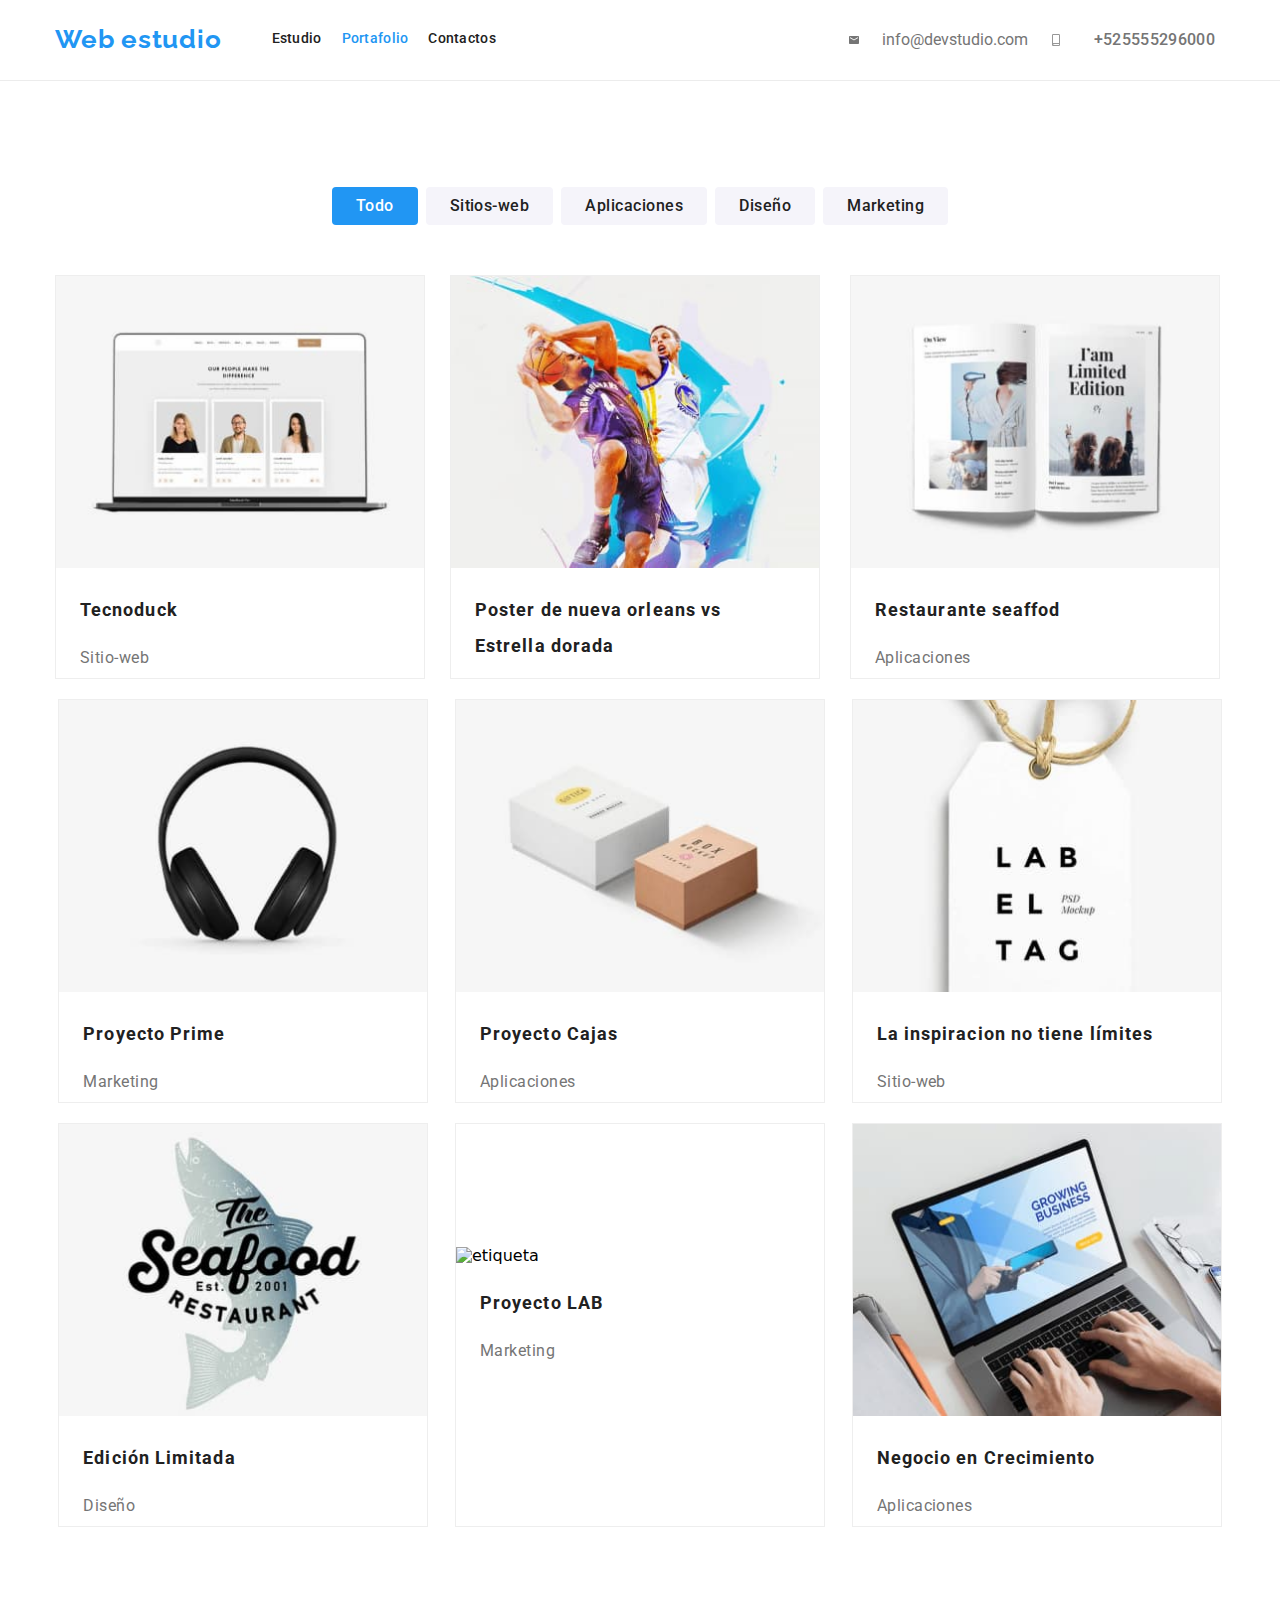
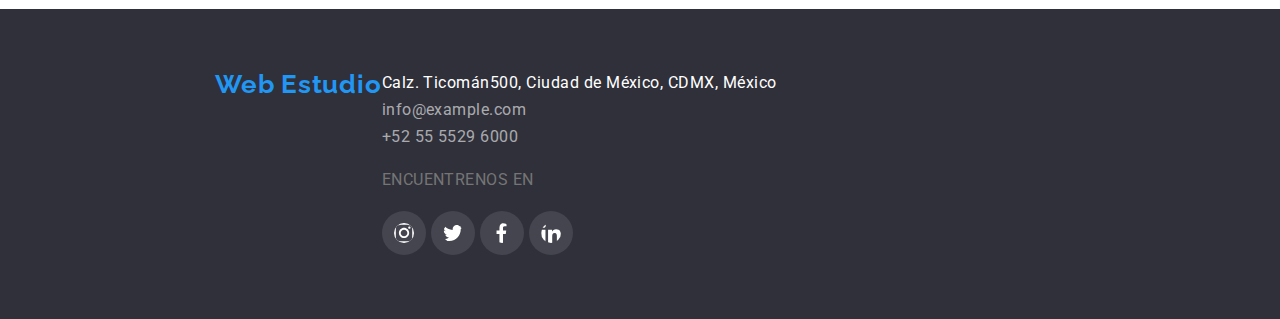
==== portafolio.html @ b1887089 "v1" ====
<!DOCTYPE html>
<html lang="en">
  <head>
    <meta charset="UTF-8" />
    <meta http-equiv="X-UA-Compatible" content="IE=edge" />
    <meta name="viewport" content="width=device-width, initial-scale=1.0" />
    <title>Portafolio</title>
    <link
      rel="stylesheet"
      href="https://cdnjs.cloudflare.com/ajax/libs/modern-normalize/1.0.0/modern-normalize.min.css"
    />
    <link rel="stylesheet" href="css/style.css" />
    <link
      href="https://fonts.googleapis.com/css2?family=Raleway:wght@700&family=Roboto:wght@400;500;700;900&display=swap"
      rel="stylesheet"
    />
  </head>
  <body>
    <div class="container-header">
    <header class="container header">
      <!--Linea superior  -->
      <div class="link-menu-header">
        <a class="title-web-studio" href="#">Web estudio</a>
        <nav class="menu">
          <ul class="link-menu-head">
            <li><a class="link-menu" href="./index.html">Estudio</a></li>
            <li>
              <a class="link-menu current" href="./portafolio.html"
                >Portafolio</a
              >
            </li>
            <li><a class="link-menu" href="#">Contactos</a></li>
          </ul>
        </nav>
      </div>

      <ul class="link-menu-studio-head">
        <li class="link-menu-studio-head">
          <svg class="link-menu-studio-head-svg" width="16" height="12">
              <use href="./images/icons.svg#icon-email-black"></use>
            </svg>
          <a class="link-menu-studio-head" href="mailto:info@devstudio.com"
            >info@devstudio.com
            
          </a>
        </li>

        <li class="link-menu-studio-head">
          <svg class="link-menu-studio-head-svg" width="16" height="12">
              <use href="./images/icons.svg#icon-smartphone"></use></svg
          >
          <a class="link-menu-studio" href="tel:+525555296000"
            >+525555296000
            </a>
        </li>
      </ul>
    </header>
    </div>

    <main>
      <section >
        <div class="container">
        <h1 hidden>Mi portfolio</h1>
        <ul class="button-my-potfolio">
          <li>
            <button class="button-portfolio current" type="button">Todo</button>
          </li>
          <li>
            <button class="button-portfolio" type="button">Sitios-web</button>
          </li>
          <li>
            <button class="button-portfolio" type="button">Aplicaciones</button>
          </li>
          <li>
            <button class="button-portfolio" type="button">Diseño</button>
          </li>
          <li>
            <button class="button-portfolio" type="button">Marketing</button>
          </li>
        </ul>
        <ul class="container-portfolio">
          <div class="portfolio">
           <li class="portfolio-elements">
            <img class="img-portfolio"
              src="./images/images8.jpg"
              alt="portatil"
              width="370"
              height="294"
              
            />
            <div class="card">
              <p>Tecnoduck es una plataforma de distribución de coronavirus de última generación. Las compañías usan esta plataforma para el espionaje digital y los ataques a los servidores seguros de la competencia.
              </p>
            </div>
             
             
            <div class="portfolio-elements-paragrah">
            <h2>Tecnoduck</h2>
            <p>Sitio-web</p>
            </div>
            </li>
           
          </div>
         
          <li class="portfolio-elements">
            <img  class="img-portfolio"
              src="./images/images9.jpg"
              alt="baloncesto"
              width="370"
              height="294"
            />
            <div class="portfolio-elements-paragrah">
            <h2>Poster de nueva orleans vs Estrella dorada</h2>
              </div>
          </li>

          <li class="portfolio-elements">
            <img class="img-portfolio"
              src="./images/images10.jpg"
              alt="logo-the-sea-food-restaurant"
              width="370"
              height="294" 
            />
          <div class="portfolio-elements-paragrah">
            <h2>Restaurante seaffod</h2>
            <p>Aplicaciones</p>
            </div>
          </li>
          <li class="portfolio-elements">
            <img class="img-portfolio"
              src="./images/images11.jpg"
              alt="audifonos"
              width="370"
              height="294"
            />
            <div class="portfolio-elements-paragrah">
            <h2>Proyecto Prime</h2>
            <p>Marketing</p>
            </div>
          </li>
          <li class="portfolio-elements">
            <div ></div>
            <img class="img-portfolio"
              src="./images/images12.jpg"
              alt="cajas"
              width="370"
              height="294"
            />
            <div class="portfolio-elements-paragrah">
            <h2>Proyecto Cajas</h2>
            <p>Aplicaciones</p>
            </div>
          </li>
          <li class="portfolio-elements">
            <img class="img-portfolio"
              src="./images/images13.jpg"
              alt="Monitor"
              width="370"
              height="294"
            />
            <div class="portfolio-elements-paragrah">
            <h2>La inspiracion no tiene límites</h2>
            <p>Sitio-web</p>
            </div>
          </li>
          <li class="portfolio-elements">
            <img class="img-portfolio"
              src="./images/images14.jpg"
              alt="libro"
              width="370"
              height="294"
            />
            <div class="portfolio-elements-paragrah">
            <h2>Edición Limitada</h2>
            <p>Diseño</p>
            </div>
          </li>
          <li class="portfolio-elements">
            <img class="img-portfolio"
              src="./images/Images15.jpg"
              alt="etiqueta"
              width="370"
              height="294"
            />
            <div class="portfolio-elements-paragrah">
            <h2>Proyecto LAB</h2>
            <p>Marketing</p>
            </div>
          </li>
          <li class="portfolio-elements">
            <img class="img-portfolio"
              src="./images/images16.jpg"
              alt="Escribiendo-en-portatil"
              width="370"
              height="294"
            />
            <div class="portfolio-elements-paragrah">
            <h2>Negocio en Crecimiento</h2>
            <p>Aplicaciones</p>
            </div>
          </li>
        </ul>
      </section>
      </div>
    </main>

    <footer class="footer">
    <div class="container-footer">
      <a class="title-web-studio" href="#">Web Estudio</a>
      <address>
        <ul>
            <a
              class="address"
              href="https://goo.gl/maps/VxaErWQ52jERczwh9"
              rel="noopener noreferrer"
              target="_blank"
              >Calz. Ticomán500, Ciudad de México, CDMX, México</a
            >
          </li>
          <li>
            <a class="contact-information" href="mailto:info@example.com"
              >info@example.com</a
            >
          </li>
          <li>
            <a class="contact-information" href="tel:+525555296000"
              >+52 55 5529 6000</a
            >
          </li>
          <ul>
            <p>ENCUENTRENOS EN</p>
             <li class="list-found-at" >
              <a href="#"> 
              <svg class="icon-found-at" width="20" height="20">
              <use href="./images/icons.svg#icon-instagram"></use>
              </svg>
              </a>
            </li>

             <li class="list-found-at">
              <a href="#"> 
              <svg class="icon-found-at" width="20" height="20">
              <use href="./images/icons.svg#icon-twitter"></use>
              </svg>
              </a>
            </li>

             <li class="list-found-at">
              <a href="#"> 
              <svg class="icon-found-at" width="20" height="20">
              <use href="./images/icons.svg#icon-facebook"></use>
              </svg>
              </a>
            </li>
           <li class="list-found-at">
             <a href="#">
             <svg class="icon-found-at" width="20" height="20">
              <use href="./images/icons.svg#icon-linkedin"></use>
              </svg>
              </a>    
            </li>
          </ul>
        </ul>
      </address>
    </div>
  </footer>
  </body>
</html>
---- css/style.css ----
:root {
  --brand-color: #2196f3;
  --brand-font-size: "Roboto";
}
.body {
  font-family: var(--brand-font-size), "sans-serif";
  color: #757575;
  font-size: 14px;
  font-weight: 400;
}
a:hover,
a:focus {
  color: var(--brand-color);
}
a {
  text-decoration: none;
  color: currentColor;
}

h1,
h2,
h3 {
  margin: 0;
  padding: 0;
}

ul {
  list-style-type: none;
  padding: 0;
  margin: 0;
}
.container {
  width: 1200px;
  padding-left: 15px;
  padding-right: 15px;
  margin: 0 auto;
  padding-bottom: 95px 0;
}

.container-paragraph {
  display: flex;
  justify-content: center;
  list-style: none;
  margin: 0px auto;
  padding: 95px 0px;
}

.title-web-studio {
  font-family: "Raleway", sans-serif;
  font-style: normal;
  font-weight: 700;
  font-size: 26px;
  line-height: 1.2;
  text-align: right;
  letter-spacing: 0.03em;
  color: var(--brand-color);
}
.section {
  padding-top: 94px;
  padding-bottom: 94px;
}
.container-header {
  border-bottom: 1px solid #ececec;
}
.header {
  text-align: center;
  justify-content: space-between;
  align-items: center;
  display: flex;
  height: 80px;
}
/* pagina estudio */
.button-solutions {
  background: var(--brand-color);
  box-shadow: 0px 4px 4px rgba(0, 0, 0, 0.15);
  border-radius: 4px;
  border-color: var(--brand-color);
  cursor: pointer;
  font-style: normal;
  font-weight: 700;
  font-size: 16px;
  line-height: 1.8;
  align-items: center;
  text-align: center;
  letter-spacing: 0.06em;
  color: #ffffff;
  padding: 10px 32px;
}
.button-solutions:hover {
  background-color: var(--brand-color);
}
.button-solutions focus {
  background-color: var(--brand-color);
}
nav ul li a {
  border-bottom: 3px solid transparent;
  padding: 32px 0;
}
nav ul li a:hover {
  border-bottom-color: var(--brand-color);
  border-radius: 2px;
}
.menu {
  display: flex;
}
.link-menu-head {
  display: flex;
  align-items: center;
  justify-content: space-between;
  gap: 20px;
  font-size: 14px;
  font-weight: 500px;
}

.link-menu-header {
  display: flex;
  align-items: center;
  justify-content: space-between;
  gap: 50px;
}
.link-menu-studio-head {
  font-family: var(--brand-font-size), "sans-serif";
  display: flex;
  align-items: center;
  justify-content: space-between;
  gap: 20px;
  color: #757575;
}
.link-menu-studio-head:hover,
.link-menu-studio-head:active {
  fill: var(--brand-color);
  color: var(--brand-color);
}
.link-menu-studio-head-svg {
  color: currentColor;
  fill: #757575;
}
.link-menu-studio-head-svg:hover {
  fill: var(--brand-color);
  color: var(--brand-color);
}

.link-menu-studio {
  font-family: var(--brand-font-size), "sans-serif";
  font-style: normal;
  font-weight: 500;
  line-height: 1.1;
  letter-spacing: 0.02em;
  color: #757575;
  display: flex;
  margin: 10px;
}

.link-menu-studio:hover,
.link-menu-studio:focus,
.link-menu-studio:active {
  color: var(--brand-color);
}
.title-solutions {
  margin: 25px;
  width: 700px;
}

.box-solutions {
  font-family: var(--brand-font-size), "sans-serif";
  font-style: normal;
  font-size: 44px;
  line-height: 60px;
  text-align: center;
  letter-spacing: 0.06em;
  text-transform: uppercase;
  color: rgb(255, 255, 255);
  align-items: center;
  display: flex;
  justify-content: center;
  flex-direction: column;
  height: 600px;
  background-image: linear-gradient(to bottom, #2f303a66, #2f303a66),
    url(../images/images17.jpg);

  gap: 50px;
}
.container-paragraph {
  list-style: none;
  margin: 0 auto;
  display: flex;
  padding: 95px 0px;
}
.paragraph {
  display: flex;
  text-align: center;
  flex-direction: column;
  align-items: center;
  flex-basis: calc((100% - 90px) / 4);
}
.paragrah-label {
  display: flex;
  gap: 30px;
}
.paragraph-svg {
  fill: solid, #757575;
  background-color: #f5f4fa;
}

.what-are-we-dedicated {
  font-family: var(--brand-font-size), "sans-serif";
  font-style: normal;
  font-weight: 700;
  font-size: 36px;
  line-height: 1.1;
  text-align: center;
  letter-spacing: 0.03em;
  color: #212121;
  justify-content: center;
  align-items: center;
  padding-bottom: 94px;
}
.what-are-we-dedicated-images {
  display: flex;
  justify-content: space-between;
  padding-top: 55px;
}
.title-h2 {
  font-size: 36px;
}
.our-team {
  font-family: var(--brand-font-size), "sans-serif";
  font-style: normal;
  font-weight: 700;
  font-size: 36px;
  line-height: 1.1;
  text-align: center;
  letter-spacing: 0.03em;
  color: #212121;
  background: #f5f4fa;
  padding: 94px 0px;
}
.our-team-p {
  font-weight: 400;
  padding-bottom: 30px;
  padding-right: 44px;
  padding-left: 44px;
  justify-content: center;
  align-items: center;
  display: flex;
}

.our-team-image {
  box-shadow: rgba(0, 0, 0, 0.12) 0px 1px 3px, rgba(0, 0, 0, 0.14) 0px 1px 1px,
    rgba(0, 0, 0, 0.2) 0px 2px 1px;
  left: 208px;
  top: 1696px;
  display: inline-block;
  padding-bottom: 30px;
  background: rgb(255, 255, 255);
  border-radius: 0px 0px 4px 4px;
  flex-basis: calc((100% - 90px) / 4);
  align-items: center;
  gap: 30px;
}
.social-media-our-team-l {
  display: flex;
  align-items: center;
  justify-content: center;
  gap: 30px;
}
.social-media-our-team {
  display: flex;
  align-items: center;
  justify-content: center;
  gap: 30px;
  border: 2px solid white;
  border-radius: 1px;
}
.social-media-our-team-list {
  display: flex;
  align-items: center;
  justify-content: center;
  gap: 30px;
}
.svg-our-team {
  fill: rgb(175, 177, 184);
  width: 20x;
  height: 20px;
}

.social-media-our-team:hover {
  border-color: var(--brand-color);
  width: 40px;
  height: 40px;
}

.container-Regular-customers {
  font-family: var(--brand-font-size), "sans-serif";
  font-style: normal;
  font-weight: 700;
  font-size: 36px;
  line-height: 1.1;
  text-align: center;
  letter-spacing: 0.03em;
  color: #afb1b8;
  justify-content: center;
  height: 372px;
  padding: 59px 215px 151px;
  display: flex;
  flex-wrap: wrap;
  gap: 30px;
}
.Regular-customers-icons {
  display: flex;
  justify-content: center;
  align-items: center;
  fill: #afb1b8;
  gap: 30px;
  margin: 21px 64px;
}
.svg-regular-customers {
  display: inline-block;
  justify-content: space-between;
  align-items: center;
  width: 170px;
  height: 92px;
  border: 1px solid #afb1b8;
  border-radius: 4px;
  gap: 50px;
}

.Regular-customers-icons:hover,
.Regular-customers-icons:focus,
.Regular-customers-icons:active {
  fill: var(--brand-color);
}
.svg-regular-customers:hover {
  border-color: var(--brand-color);
}

.address {
  font-family: var(--brand-font-size), "sans-serif";
  font-style: normal;
  line-height: 1.7;
  letter-spacing: 0.03em;
  color: #ffffff;
}
.contact-information {
  font-family: var(--brand-font-size), "sans-serif";
  font-style: normal;
  line-height: 1.7;
  letter-spacing: 0.03em;
  color: rgba(255, 255, 255, 0.6);
}
.footer {
  background: #2f303a;
  padding-left: 215px;
}
.footer-picture {
  align-items: center;
  height: 294px;
  width: 370px;
  display: table;
  fill: url(../images/images1.jpg);
  position: relative;
  margin: 0px;
  padding: 0px;
  border-width: 1px;
  border-style: initial;
  border-color: initial;
  border-image: initial;
}
.footer-picture p {
  font-family: var(--brand-font-size), "sans-serif";
  color: rgb(255, 255, 255);
  font-size: 14px;
  line-height: normal;
  display: table-caption;
  text-align: center;
  width: 370px;
  height: 70px;
  justify-content: center;
  position: absolute;
  left: 0px;
  bottom: 0px;
  background: rgba(47, 48, 58, 0.8);
  margin: 0px;
  padding: 27px 79px;
}

/* pagina portafolio */
.button-my-potfolio {
  justify-content: center;
  display: flex;
  gap: 8px;
  margin-bottom: 50px;
  padding-top: 106px;
}

.button-portfolio {
  font-family: var(--brand-font-size), "sans-serif";
  font-style: normal;
  font-weight: 500;
  font-size: 16px;
  line-height: 1.6;
  text-align: center;
  letter-spacing: 0.03em;
  color: #212121;
  background: #f5f4fa;
  border-radius: 4px;
  border-color: #f5f4fa;
  cursor: pointer;
  border: none;
  padding: 6px 24px;
}
.button-portfolio:hover,
.button-portfolio:focus {
  background-color: #2196f3;
  color: white;
}
.button-portfolio.current {
  font-family: var(--brand-font-size), "sans-serif";
  font-style: normal;
  font-weight: 500;
  font-size: 16px;
  line-height: 1.6;
  text-align: center;
  letter-spacing: 0.03em;
  color: #212121;
  background: #f5f4fa;
  border-radius: 4px;
  border-color: #f5f4fa;
  cursor: pointer;
}

.button-portfolio.current:hover,
.button-portfolio.current:focus {
  background-color: var(--brand-color);
  color: white;
}

.button-portfolio.current {
  background-color: var(--brand-color);
  color: white;
}

.link-menu,
.link-menu:visited {
  font-family: var(--brand-font-size), "sans-serif";
  font-style: normal;
  line-height: 1.1;
  letter-spacing: 0.02em;
  color: #212121;
  text-align: center;
  justify-content: space-between;
  align-items: center;
  display: flex;
  font-weight: 500;
  font-size: 14px;
}
.link-menu:hover,
.link-menu:focus {
  color: var(--brand-color);
}

.link-menu.current {
  color: var(--brand-color);
}

.container-portfolio {
  cursor: pointer;
  column-gap: 20px;
  list-style: none;
  align-items: center;
  align-content: center;
  justify-content: center;
  margin: 0 auto;
  display: flex;
  flex-wrap: wrap;
  row-gap: 20px;
  padding-bottom: 82px;
}
.portfolio-elements {
  box-sizing: border-box;
  width: 370px;
  height: 404px;
  background: #ffffff;
  border: 1px solid #eeeeee;
  display: inline-block;
  align-items: center;
  align-content: center;
  margin: 0 auto;
  justify-content: center;
  cursor: pointer;
  position: relative;
}
.card {
  display: none;
  position: absolute;
  top: 5px;
  left: 5px;
  right: 5px;
  bottom: 5px;
  background-color: rgba(8, 24, 248, 0.7);
  text-align: center;
  padding: 24px;
  color: white;
}
.portfolio-elements:hover card {
  display: block;
}

.portfolio-elements:hover {
  box-shadow: 0px 1px 1px rgba(0, 0, 0, 0.12), 0px 4px 4px rgba(0, 0, 0, 0.06),
    1px 4px 6px rgba(0, 0, 0, 0.16);
}
.portfolio-elements-paragrah {
  padding: 20px 24px;
}
.portfolio {
  position: relative;
}
.img-portfolio {
  max-width: 100%;
  height: auto;
}

.container-footer {
  width: 1200px;
  padding-left: 15px;
  padding-right: 15px;
  margin: 0 auto;
  padding: 60px 0;
  display: flex;
}
.menu-found-at {
  fill: solid, #ffffff;
  justify-content: center;
  display: flex;
}
.icon-found-at:hover {
  fill: solid, #ffffff;
  background-color: var(--brand-color);
  border-radius: 300%;
}

.list-found-at {
  display: inline-block;
  justify-content: center;
  align-items: center;
  color: #ffffff;
  fill: solid #ffffff;
}
.icon-found-at {
  display: flex;
  align-items: center;
  justify-content: center;
  gap: 20px;
  width: 44px;
  height: 44px;
  fill: #ffffff;
  border-radius: 50%;
  background-color: rgba(255, 255, 255, 0.1);
  padding: 12px;
}

h1 {
  font-family: var(--brand-font-size), "sans-serif";
  font-style: normal;
  font-weight: 900;
  font-size: 44px;
  line-height: 1.3;
  text-align: center;
  letter-spacing: 0.06em;
  text-transform: uppercase;
  color: #ffffff;
  justify-content: space-between;
  align-items: center;
}

h3 {
  font-family: var(--brand-font-size), "sans-serif";
  font-style: normal;
  font-size: 16px;
  font-weight: 700;
  line-height: 1.1;
  letter-spacing: 0.03em;
  text-transform: uppercase;
  color: #212121;
  padding-top: 30px;
}
h2 {
  font-family: var(--brand-font-size), "sans-serif";
  font-style: normal;
  font-weight: 700;
  font-size: 18px;
  line-height: 2;
  letter-spacing: 0.06em;
  color: #212121;
}
p {
  font-family: var(--brand-font-size), "sans-serif";
  font-style: normal;
  font-size: 16px;
  line-height: 1.8;
  letter-spacing: 0.03em;
  color: #757575;
}
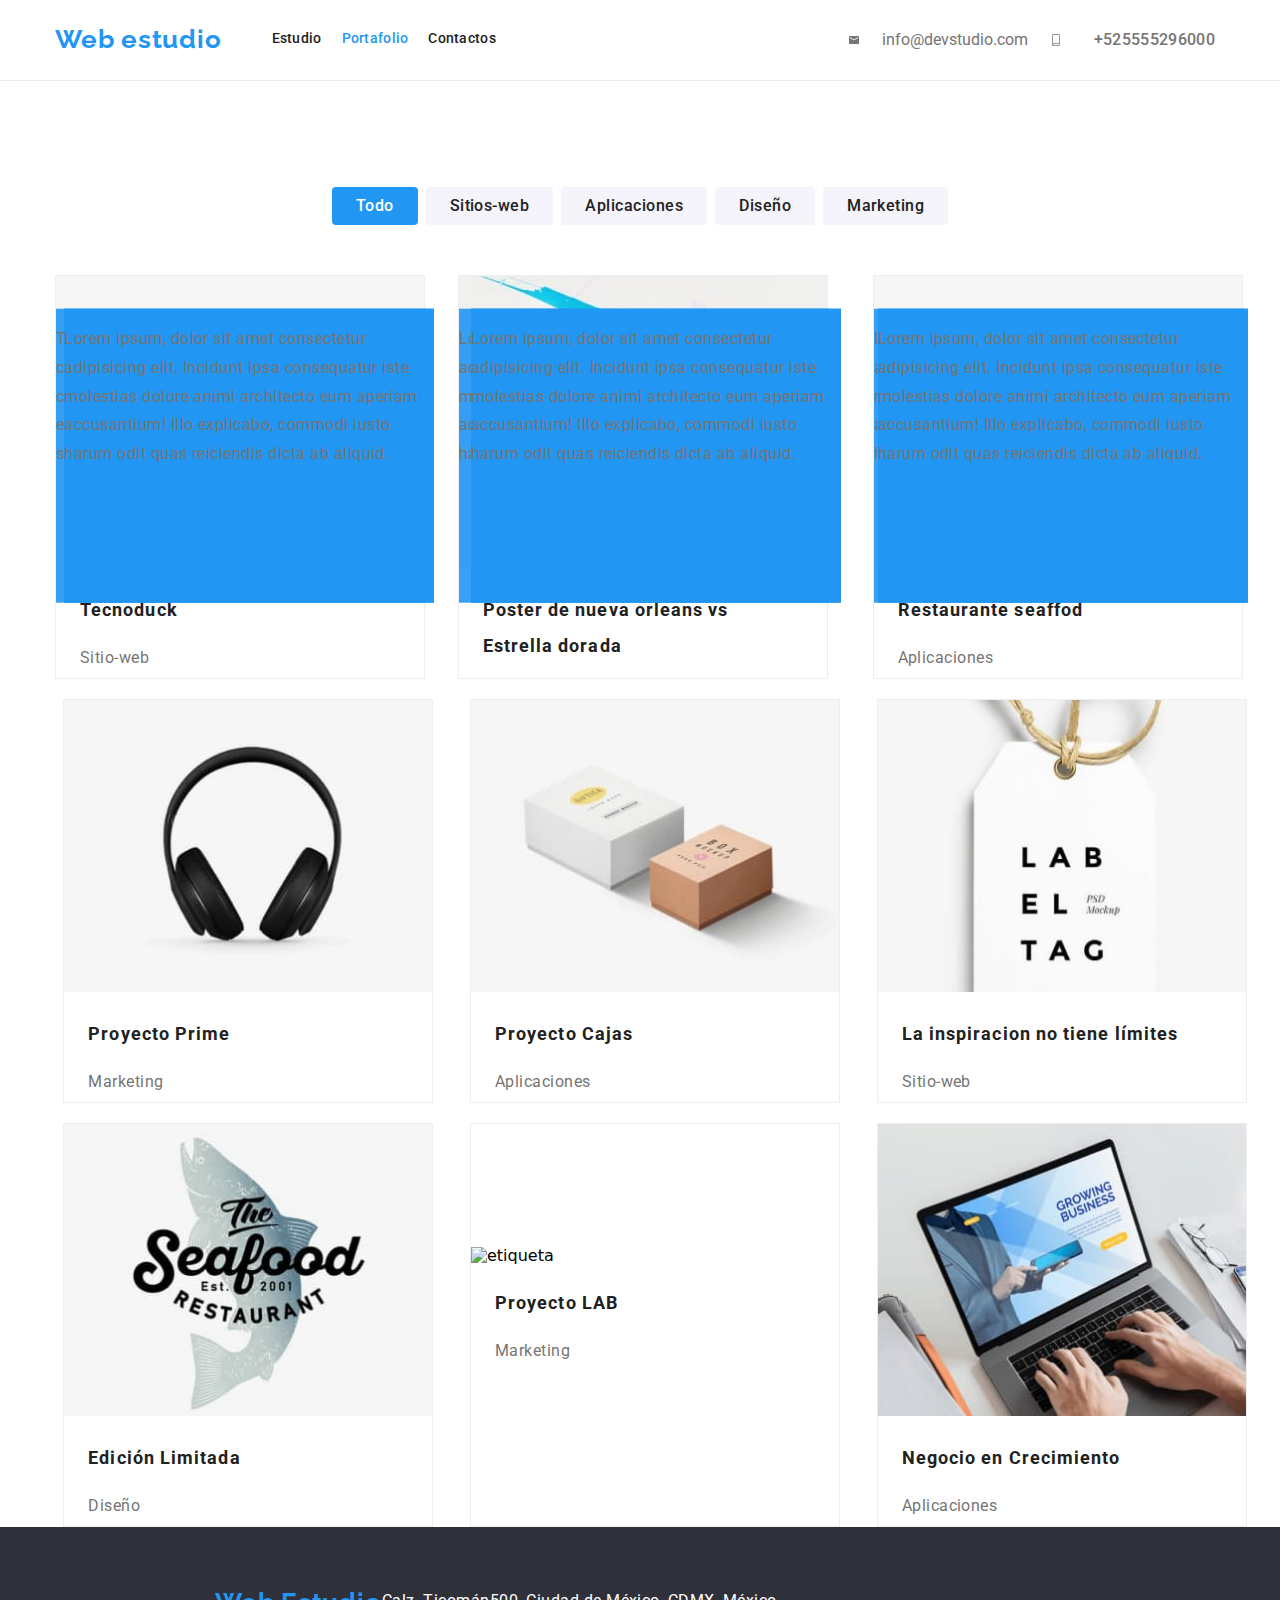
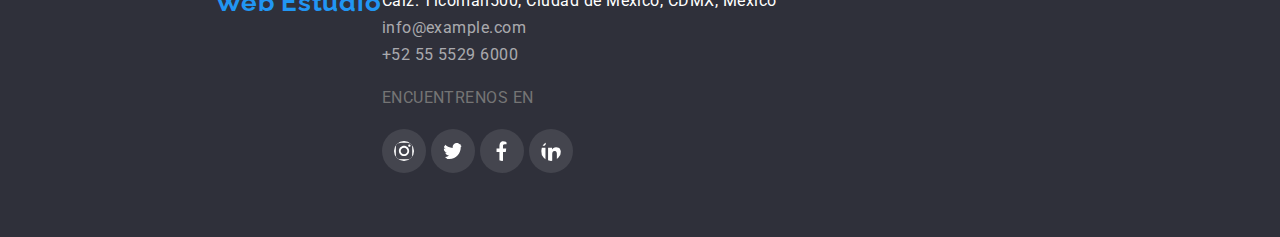
==== commit 08c86e6d: "v1.1" ====
--- a/portafolio.html
+++ b/portafolio.html
@@ -81,6 +81,7 @@
         <ul class="container-portfolio">
           <div class="portfolio">
            <li class="portfolio-elements">
+            <div class="card-image">
             <img class="img-portfolio"
               src="./images/images8.jpg"
               alt="portatil"
@@ -88,6 +89,7 @@
               height="294"
               
             />
+            </div>
             <div class="card">
               <p>Tecnoduck es una plataforma de distribución de coronavirus de última generación. Las compañías usan esta plataforma para el espionaje digital y los ataques a los servidores seguros de la competencia.
               </p>
@@ -103,97 +105,145 @@
           </div>
          
           <li class="portfolio-elements">
+            <div class="card-image" >
             <img  class="img-portfolio"
               src="./images/images9.jpg"
               alt="baloncesto"
               width="370"
               height="294"
             />
+            </div>
+            <div class="card">
+              <p>Lorem ipsum, dolor sit amet consectetur adipisicing elit. Incidunt ipsa consequatur iste molestias dolore animi architecto eum aperiam accusantium! Illo explicabo, commodi iusto harum odit quas reiciendis dicta ab aliquid.
+              </p>
+            </div>
+             
             <div class="portfolio-elements-paragrah">
             <h2>Poster de nueva orleans vs Estrella dorada</h2>
               </div>
           </li>
 
           <li class="portfolio-elements">
+            <div class="card-image" >
             <img class="img-portfolio"
               src="./images/images10.jpg"
               alt="logo-the-sea-food-restaurant"
               width="370"
               height="294" 
             />
+            </div>
+            <div class="card">
+              <p>Lorem ipsum, dolor sit amet consectetur adipisicing elit. Incidunt ipsa consequatur iste molestias dolore animi architecto eum aperiam accusantium! Illo explicabo, commodi iusto harum odit quas reiciendis dicta ab aliquid.
+              </p>
+            </div>
           <div class="portfolio-elements-paragrah">
             <h2>Restaurante seaffod</h2>
             <p>Aplicaciones</p>
             </div>
           </li>
           <li class="portfolio-elements">
+            <div class="card-image" >
             <img class="img-portfolio"
               src="./images/images11.jpg"
               alt="audifonos"
               width="370"
               height="294"
             />
+            </div>
+            <div class="card">
+              <p>Lorem ipsum, dolor sit amet consectetur adipisicing elit. Incidunt ipsa consequatur iste molestias dolore animi architecto eum aperiam accusantium! Illo explicabo, commodi iusto harum odit quas reiciendis dicta ab aliquid.
+              </p>
+            </div>
             <div class="portfolio-elements-paragrah">
             <h2>Proyecto Prime</h2>
             <p>Marketing</p>
             </div>
           </li>
           <li class="portfolio-elements">
-            <div ></div>
+            <div class="card-image" >
             <img class="img-portfolio"
               src="./images/images12.jpg"
               alt="cajas"
               width="370"
               height="294"
             />
+            </div>
+            <div class="card">
+              <p>Lorem ipsum, dolor sit amet consectetur adipisicing elit. Incidunt ipsa consequatur iste molestias dolore animi architecto eum aperiam accusantium! Illo explicabo, commodi iusto harum odit quas reiciendis dicta ab aliquid.
+              </p>
+            </div>
             <div class="portfolio-elements-paragrah">
             <h2>Proyecto Cajas</h2>
             <p>Aplicaciones</p>
             </div>
           </li>
           <li class="portfolio-elements">
+            <div class="card-image" >
             <img class="img-portfolio"
               src="./images/images13.jpg"
               alt="Monitor"
               width="370"
               height="294"
             />
+            </div>
+            <div class="card">
+              <p>Lorem ipsum, dolor sit amet consectetur adipisicing elit. Incidunt ipsa consequatur iste molestias dolore animi architecto eum aperiam accusantium! Illo explicabo, commodi iusto harum odit quas reiciendis dicta ab aliquid.
+              </p>
+            </div>
             <div class="portfolio-elements-paragrah">
             <h2>La inspiracion no tiene límites</h2>
             <p>Sitio-web</p>
             </div>
           </li>
           <li class="portfolio-elements">
+            <div class="card-image" >
             <img class="img-portfolio"
               src="./images/images14.jpg"
               alt="libro"
               width="370"
               height="294"
             />
+            </div>
+            <div class="card">
+              <p>Lorem ipsum, dolor sit amet consectetur adipisicing elit. Incidunt ipsa consequatur iste molestias dolore animi architecto eum aperiam accusantium! Illo explicabo, commodi iusto harum odit quas reiciendis dicta ab aliquid.
+              </p>
+            </div>
             <div class="portfolio-elements-paragrah">
             <h2>Edición Limitada</h2>
             <p>Diseño</p>
             </div>
           </li>
           <li class="portfolio-elements">
+            <div class="card-image" >
             <img class="img-portfolio"
               src="./images/Images15.jpg"
               alt="etiqueta"
               width="370"
               height="294"
             />
+            </div>
+            <div class="card">
+              <p>Lorem ipsum, dolor sit amet consectetur adipisicing elit. Incidunt ipsa consequatur iste molestias dolore animi architecto eum aperiam accusantium! Illo explicabo, commodi iusto harum odit quas reiciendis dicta ab aliquid.
+              </p>
+            </div>
             <div class="portfolio-elements-paragrah">
             <h2>Proyecto LAB</h2>
             <p>Marketing</p>
             </div>
           </li>
           <li class="portfolio-elements">
+            <div class="card-image" >
             <img class="img-portfolio"
               src="./images/images16.jpg"
               alt="Escribiendo-en-portatil"
               width="370"
               height="294"
             />
+            </div>
+            <div class="card">
+              <p>Lorem ipsum, dolor sit amet consectetur adipisicing elit. Incidunt ipsa consequatur iste molestias dolore animi architecto eum aperiam accusantium! Illo explicabo, commodi iusto harum odit quas reiciendis dicta ab aliquid.
+              </p>
+            </div>
             <div class="portfolio-elements-paragrah">
             <h2>Negocio en Crecimiento</h2>
             <p>Aplicaciones</p>
--- a/css/style.css
+++ b/css/style.css
@@ -464,17 +464,22 @@
 }
 
 .container-portfolio {
-  cursor: pointer;
   column-gap: 20px;
   list-style: none;
   align-items: center;
   align-content: center;
   justify-content: center;
-  margin: 0 auto;
   display: flex;
   flex-wrap: wrap;
   row-gap: 20px;
-  padding-bottom: 82px;
+  cursor: pointer;
+  margin: 0 auto;
+  padding: 0 32 px;
+  width: 1200px;
+}
+.portfolio {
+  display: flex;
+  justify-content: space-between;
 }
 .portfolio-elements {
   box-sizing: border-box;
@@ -488,34 +493,38 @@
   margin: 0 auto;
   justify-content: center;
   cursor: pointer;
-  position: relative;
-}
-.card {
-  display: none;
-  position: absolute;
-  top: 5px;
-  left: 5px;
-  right: 5px;
-  bottom: 5px;
-  background-color: rgba(8, 24, 248, 0.7);
-  text-align: center;
-  padding: 24px;
-  color: white;
-}
-.portfolio-elements:hover card {
-  display: block;
-}
-
+  width: 370 px;
+  border: 1px solid #eeeeee;
+}
 .portfolio-elements:hover {
   box-shadow: 0px 1px 1px rgba(0, 0, 0, 0.12), 0px 4px 4px rgba(0, 0, 0, 0.06),
-    1px 4px 6px rgba(0, 0, 0, 0.16);
-}
+    0px 4px 4px rgba(0, 0, 0, 0.16), 1px 4px;
+}
+.card {
+  position: absolute;
+  top: 0px;
+  height: 294px;
+  width: 370px;
+  background-color: rgba(33, 150, 243, 0.9);
+  letter-spacing: 0.03 em;
+  fill: solid #ffffff;
+  transform: translateY(105%);
+  transition: transform 250ms ease;
+  transition-timing-function: cubic-bezier(0.4, 0, 0.2, 1);
+}
+
+.portfolio-elements:hover .card {
+  transform: translateY(0%);
+}
+
 .portfolio-elements-paragrah {
   padding: 20px 24px;
 }
-.portfolio {
+.card-image {
   position: relative;
-}
+  overflow: hidden;
+}
+
 .img-portfolio {
   max-width: 100%;
   height: auto;
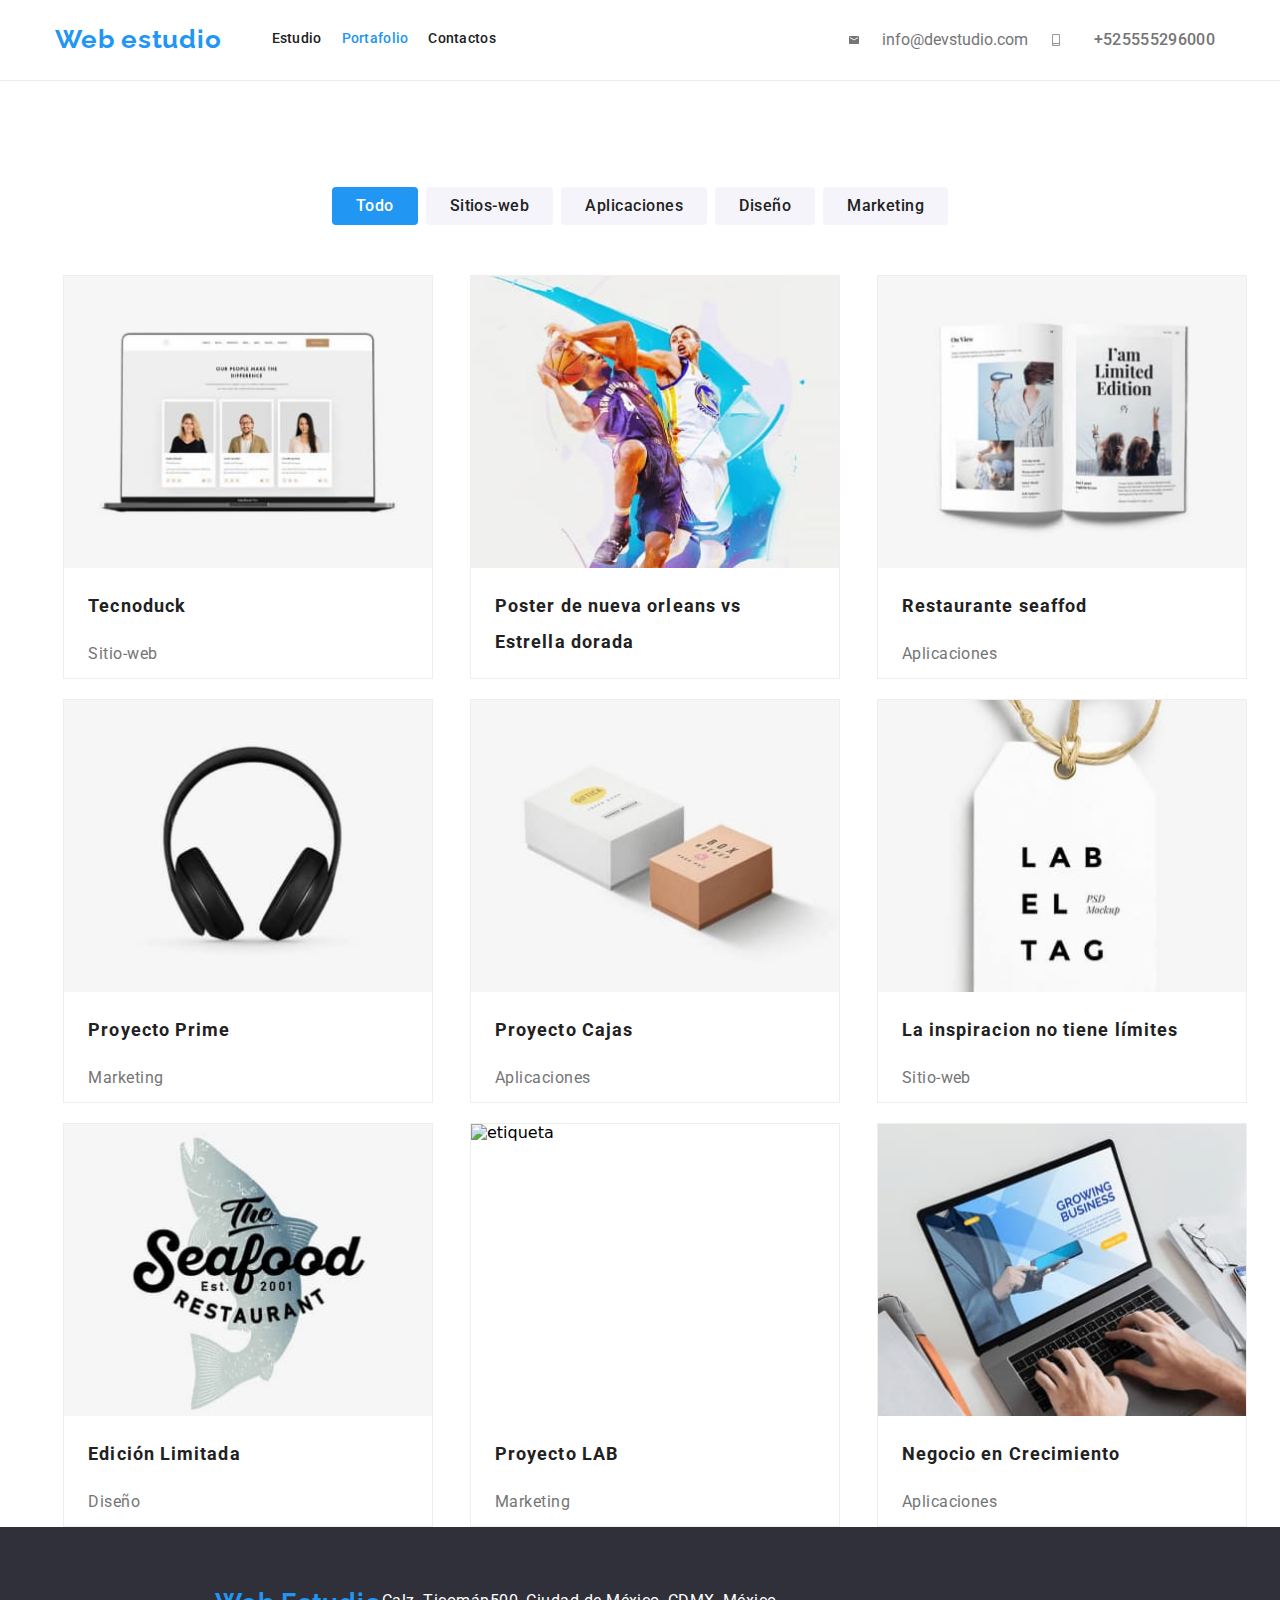
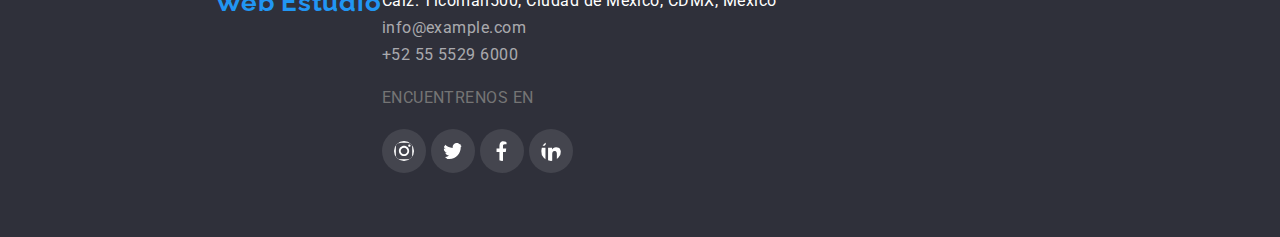
==== commit 829c3325: "v1.2" ====
--- a/portafolio.html
+++ b/portafolio.html
@@ -78,10 +78,9 @@
             <button class="button-portfolio" type="button">Marketing</button>
           </li>
         </ul>
-        <ul class="container-portfolio">
-          <div class="portfolio">
-           <li class="portfolio-elements">
-            <div class="card-image">
+        <li class="container-portfolio">
+        <div class="portfolio-elements">
+          <div class="card-image">
             <img class="img-portfolio"
               src="./images/images8.jpg"
               alt="portatil"
@@ -89,22 +88,18 @@
               height="294"
               
             />
-            </div>
             <div class="card">
               <p>Tecnoduck es una plataforma de distribución de coronavirus de última generación. Las compañías usan esta plataforma para el espionaje digital y los ataques a los servidores seguros de la competencia.
               </p>
             </div>
-             
-             
+        </div>  
             <div class="portfolio-elements-paragrah">
             <h2>Tecnoduck</h2>
             <p>Sitio-web</p>
-            </div>
-            </li>
-           
-          </div>
-         
-          <li class="portfolio-elements">
+            </div>    
+        </div>
+        
+          <div class="portfolio-elements">
             <div class="card-image" >
             <img  class="img-portfolio"
               src="./images/images9.jpg"
@@ -112,18 +107,17 @@
               width="370"
               height="294"
             />
-            </div>
-            <div class="card">
-              <p>Lorem ipsum, dolor sit amet consectetur adipisicing elit. Incidunt ipsa consequatur iste molestias dolore animi architecto eum aperiam accusantium! Illo explicabo, commodi iusto harum odit quas reiciendis dicta ab aliquid.
-              </p>
-            </div>
-             
+            <div class="card">
+              <p>Lorem ipsum, dolor sit amet consectetur adipisicing elit. Incidunt ipsa consequatur iste molestias dolore animi architecto eum aperiam accusantium! Illo explicabo, commodi iusto harum odit quas reiciendis dicta ab aliquid.
+              </p>
+            </div>
+            </div>  
             <div class="portfolio-elements-paragrah">
             <h2>Poster de nueva orleans vs Estrella dorada</h2>
               </div>
-          </li>
-
-          <li class="portfolio-elements">
+            </div>
+
+          <div class="portfolio-elements">
             <div class="card-image" >
             <img class="img-portfolio"
               src="./images/images10.jpg"
@@ -131,17 +125,17 @@
               width="370"
               height="294" 
             />
-            </div>
-            <div class="card">
-              <p>Lorem ipsum, dolor sit amet consectetur adipisicing elit. Incidunt ipsa consequatur iste molestias dolore animi architecto eum aperiam accusantium! Illo explicabo, commodi iusto harum odit quas reiciendis dicta ab aliquid.
-              </p>
-            </div>
+             <div class="card">
+              <p>Lorem ipsum, dolor sit amet consectetur adipisicing elit. Incidunt ipsa consequatur iste molestias dolore animi architecto eum aperiam accusantium! Illo explicabo, commodi iusto harum odit quas reiciendis dicta ab aliquid.
+              </p>
+            </div>
+            </div> 
           <div class="portfolio-elements-paragrah">
             <h2>Restaurante seaffod</h2>
             <p>Aplicaciones</p>
             </div>
-          </li>
-          <li class="portfolio-elements">
+          </div>
+          <div class="portfolio-elements">
             <div class="card-image" >
             <img class="img-portfolio"
               src="./images/images11.jpg"
@@ -149,17 +143,17 @@
               width="370"
               height="294"
             />
-            </div>
-            <div class="card">
-              <p>Lorem ipsum, dolor sit amet consectetur adipisicing elit. Incidunt ipsa consequatur iste molestias dolore animi architecto eum aperiam accusantium! Illo explicabo, commodi iusto harum odit quas reiciendis dicta ab aliquid.
-              </p>
+             <div class="card">
+              <p>Lorem ipsum, dolor sit amet consectetur adipisicing elit. Incidunt ipsa consequatur iste molestias dolore animi architecto eum aperiam accusantium! Illo explicabo, commodi iusto harum odit quas reiciendis dicta ab aliquid.
+              </p>
+            </div>
             </div>
             <div class="portfolio-elements-paragrah">
             <h2>Proyecto Prime</h2>
             <p>Marketing</p>
             </div>
-          </li>
-          <li class="portfolio-elements">
+          </div>
+          <div class="portfolio-elements">
             <div class="card-image" >
             <img class="img-portfolio"
               src="./images/images12.jpg"
@@ -167,17 +161,17 @@
               width="370"
               height="294"
             />
-            </div>
-            <div class="card">
-              <p>Lorem ipsum, dolor sit amet consectetur adipisicing elit. Incidunt ipsa consequatur iste molestias dolore animi architecto eum aperiam accusantium! Illo explicabo, commodi iusto harum odit quas reiciendis dicta ab aliquid.
-              </p>
-            </div>
+            <div class="card">
+              <p>Lorem ipsum, dolor sit amet consectetur adipisicing elit. Incidunt ipsa consequatur iste molestias dolore animi architecto eum aperiam accusantium! Illo explicabo, commodi iusto harum odit quas reiciendis dicta ab aliquid.
+              </p>
+            </div>
+            </div>    
             <div class="portfolio-elements-paragrah">
             <h2>Proyecto Cajas</h2>
             <p>Aplicaciones</p>
             </div>
-          </li>
-          <li class="portfolio-elements">
+          </div>
+          <div class="portfolio-elements">
             <div class="card-image" >
             <img class="img-portfolio"
               src="./images/images13.jpg"
@@ -185,17 +179,17 @@
               width="370"
               height="294"
             />
-            </div>
-            <div class="card">
-              <p>Lorem ipsum, dolor sit amet consectetur adipisicing elit. Incidunt ipsa consequatur iste molestias dolore animi architecto eum aperiam accusantium! Illo explicabo, commodi iusto harum odit quas reiciendis dicta ab aliquid.
-              </p>
+            <div class="card">
+              <p>Lorem ipsum, dolor sit amet consectetur adipisicing elit. Incidunt ipsa consequatur iste molestias dolore animi architecto eum aperiam accusantium! Illo explicabo, commodi iusto harum odit quas reiciendis dicta ab aliquid.
+              </p>
+            </div>
             </div>
             <div class="portfolio-elements-paragrah">
             <h2>La inspiracion no tiene límites</h2>
             <p>Sitio-web</p>
             </div>
-          </li>
-          <li class="portfolio-elements">
+           </div>
+          <div class="portfolio-elements">
             <div class="card-image" >
             <img class="img-portfolio"
               src="./images/images14.jpg"
@@ -203,17 +197,17 @@
               width="370"
               height="294"
             />
-            </div>
-            <div class="card">
-              <p>Lorem ipsum, dolor sit amet consectetur adipisicing elit. Incidunt ipsa consequatur iste molestias dolore animi architecto eum aperiam accusantium! Illo explicabo, commodi iusto harum odit quas reiciendis dicta ab aliquid.
-              </p>
-            </div>
+            <div class="card">
+              <p>Lorem ipsum, dolor sit amet consectetur adipisicing elit. Incidunt ipsa consequatur iste molestias dolore animi architecto eum aperiam accusantium! Illo explicabo, commodi iusto harum odit quas reiciendis dicta ab aliquid.
+              </p>
+            </div>
+            </div>  
             <div class="portfolio-elements-paragrah">
             <h2>Edición Limitada</h2>
             <p>Diseño</p>
             </div>
-          </li>
-          <li class="portfolio-elements">
+          </div>
+          <div class="portfolio-elements">
             <div class="card-image" >
             <img class="img-portfolio"
               src="./images/Images15.jpg"
@@ -221,17 +215,17 @@
               width="370"
               height="294"
             />
-            </div>
-            <div class="card">
-              <p>Lorem ipsum, dolor sit amet consectetur adipisicing elit. Incidunt ipsa consequatur iste molestias dolore animi architecto eum aperiam accusantium! Illo explicabo, commodi iusto harum odit quas reiciendis dicta ab aliquid.
-              </p>
-            </div>
+            <div class="card">
+              <p>Lorem ipsum, dolor sit amet consectetur adipisicing elit. Incidunt ipsa consequatur iste molestias dolore animi architecto eum aperiam accusantium! Illo explicabo, commodi iusto harum odit quas reiciendis dicta ab aliquid.
+              </p>
+            </div>
+            </div>  
             <div class="portfolio-elements-paragrah">
             <h2>Proyecto LAB</h2>
             <p>Marketing</p>
             </div>
-          </li>
-          <li class="portfolio-elements">
+          </div>
+          <div class="portfolio-elements">
             <div class="card-image" >
             <img class="img-portfolio"
               src="./images/images16.jpg"
@@ -239,16 +233,16 @@
               width="370"
               height="294"
             />
-            </div>
-            <div class="card">
-              <p>Lorem ipsum, dolor sit amet consectetur adipisicing elit. Incidunt ipsa consequatur iste molestias dolore animi architecto eum aperiam accusantium! Illo explicabo, commodi iusto harum odit quas reiciendis dicta ab aliquid.
-              </p>
+            <div class="card">
+              <p>Lorem ipsum, dolor sit amet consectetur adipisicing elit. Incidunt ipsa consequatur iste molestias dolore animi architecto eum aperiam accusantium! Illo explicabo, commodi iusto harum odit quas reiciendis dicta ab aliquid.
+              </p>
+            </div>
             </div>
             <div class="portfolio-elements-paragrah">
             <h2>Negocio en Crecimiento</h2>
             <p>Aplicaciones</p>
             </div>
-          </li>
+          </div>
         </ul>
       </section>
       </div>
--- a/css/style.css
+++ b/css/style.css
@@ -502,18 +502,24 @@
 }
 .card {
   position: absolute;
-  top: 0px;
+  top: 0;
   height: 294px;
   width: 370px;
   background-color: rgba(33, 150, 243, 0.9);
+  color: #ffffff;
   letter-spacing: 0.03 em;
-  fill: solid #ffffff;
-  transform: translateY(105%);
+  font-style: normal;
+  font-weight: normal;
+  font-size: 18px;
+  line-height: 1.56;
+  padding: 63px 24px;
+  transform: translateY(100%);
   transition: transform 250ms ease;
   transition-timing-function: cubic-bezier(0.4, 0, 0.2, 1);
 }
 
-.portfolio-elements:hover .card {
+.portfolio-elements:hover .card,
+.portfolio-elements:focus .card {
   transform: translateY(0%);
 }
 
@@ -528,6 +534,7 @@
 .img-portfolio {
   max-width: 100%;
   height: auto;
+  display: block;
 }
 
 .container-footer {
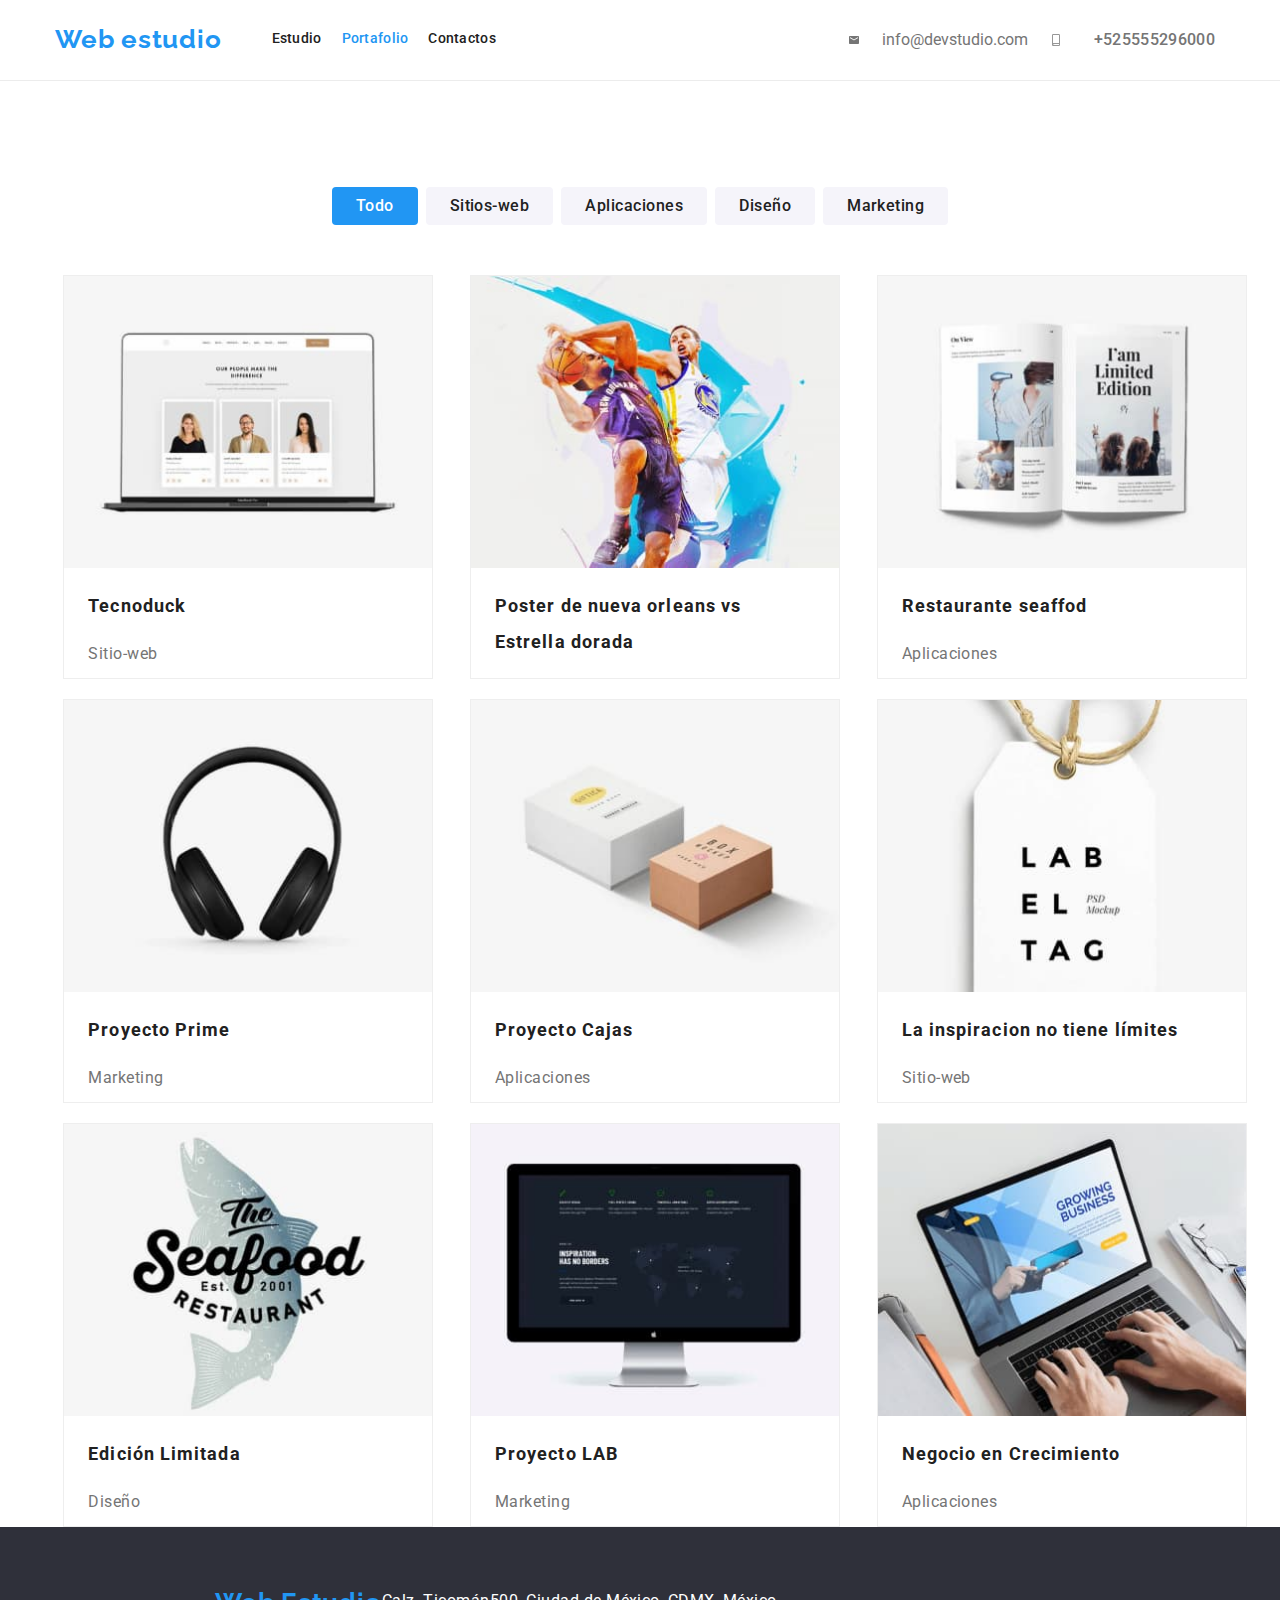
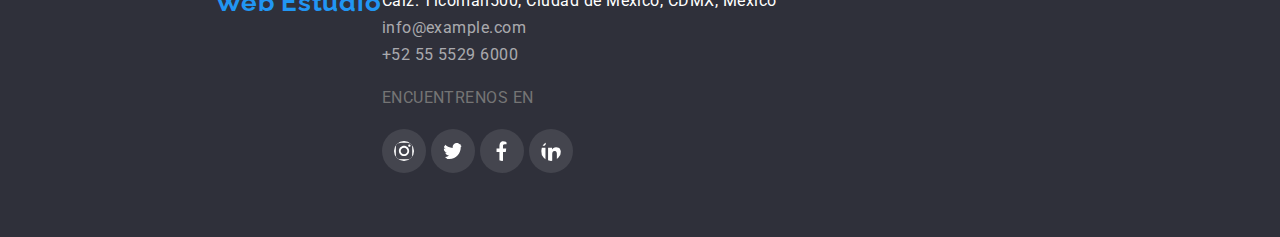
==== commit 28895af9: "v1.2" ====
--- a/portafolio.html
+++ b/portafolio.html
@@ -210,7 +210,7 @@
           <div class="portfolio-elements">
             <div class="card-image" >
             <img class="img-portfolio"
-              src="./images/Images15.jpg"
+              src="./images/images15.jpg"
               alt="etiqueta"
               width="370"
               height="294"
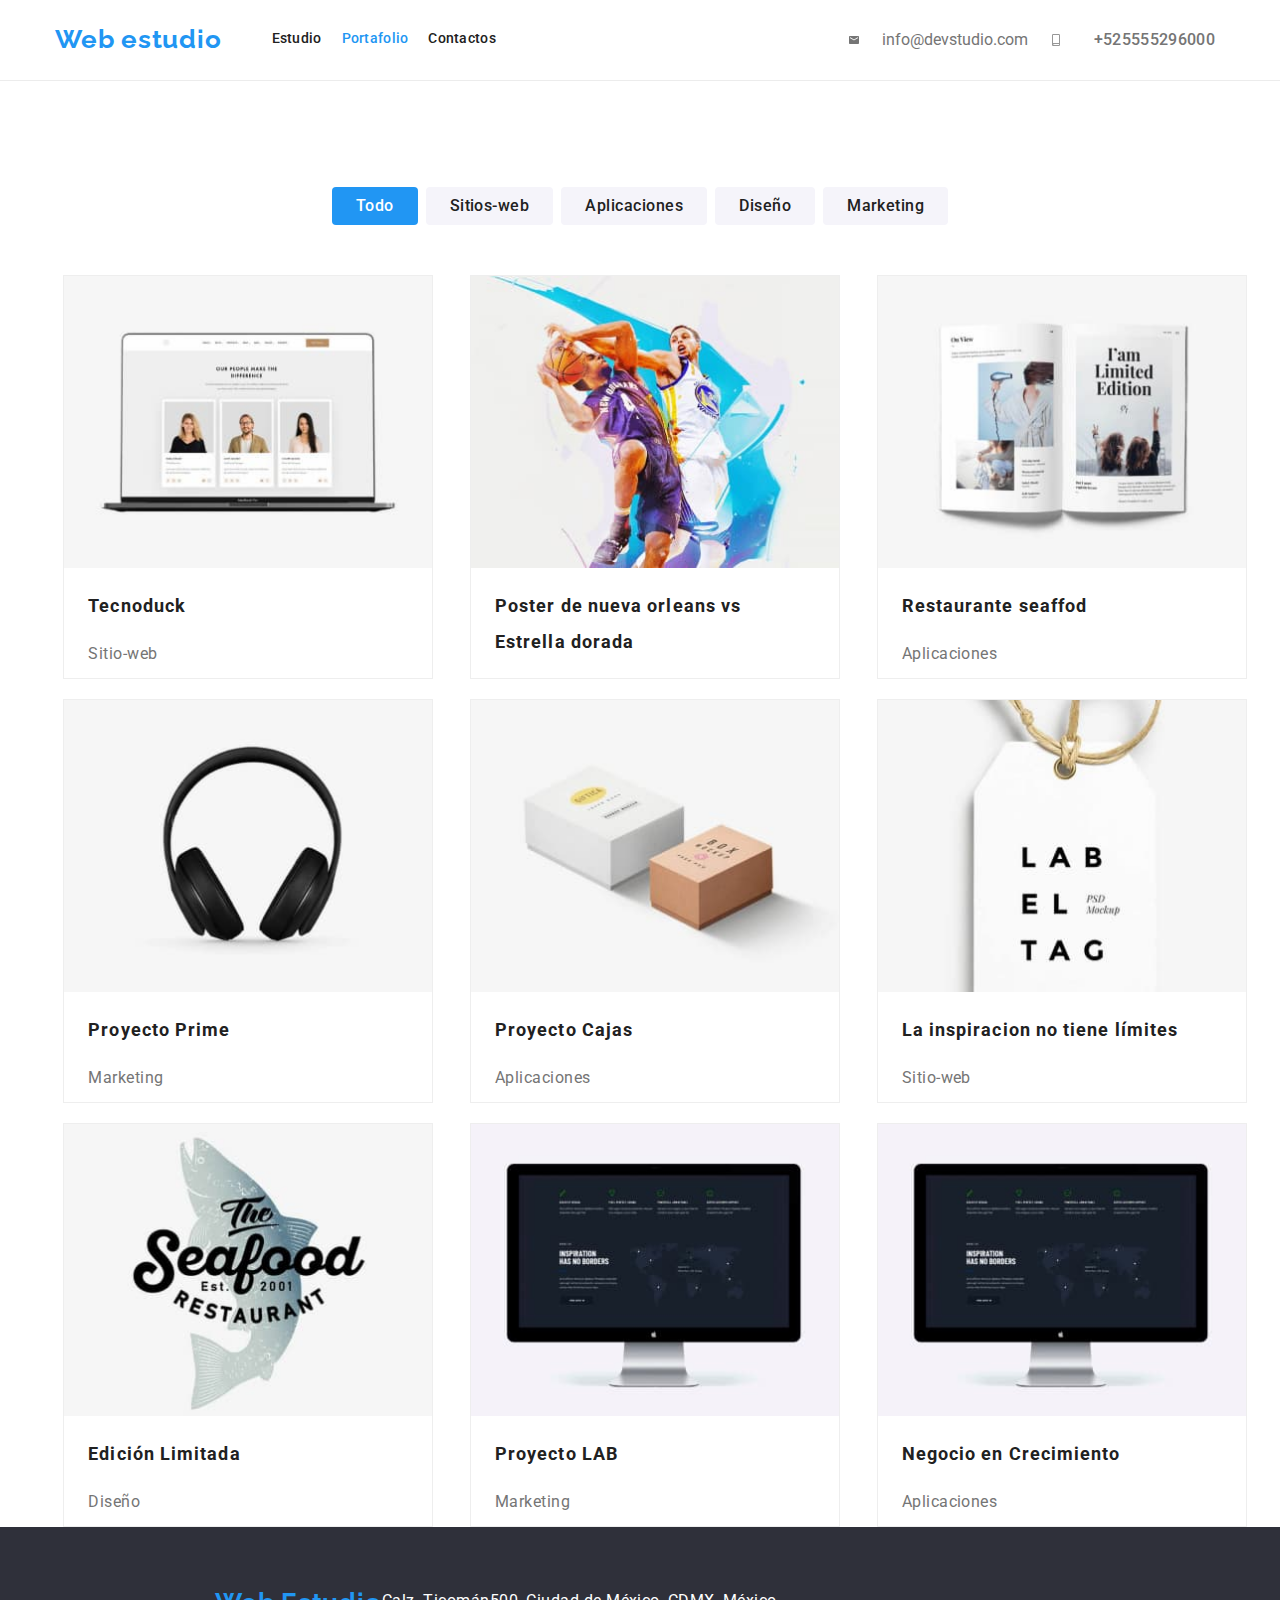
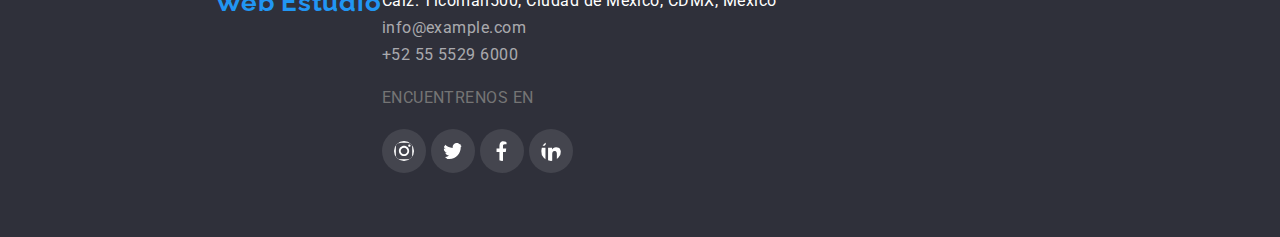
==== commit cc31eae8: "v1.2" ====
--- a/portafolio.html
+++ b/portafolio.html
@@ -228,7 +228,7 @@
           <div class="portfolio-elements">
             <div class="card-image" >
             <img class="img-portfolio"
-              src="./images/images16.jpg"
+              src="./images/images15.jpg"
               alt="Escribiendo-en-portatil"
               width="370"
               height="294"
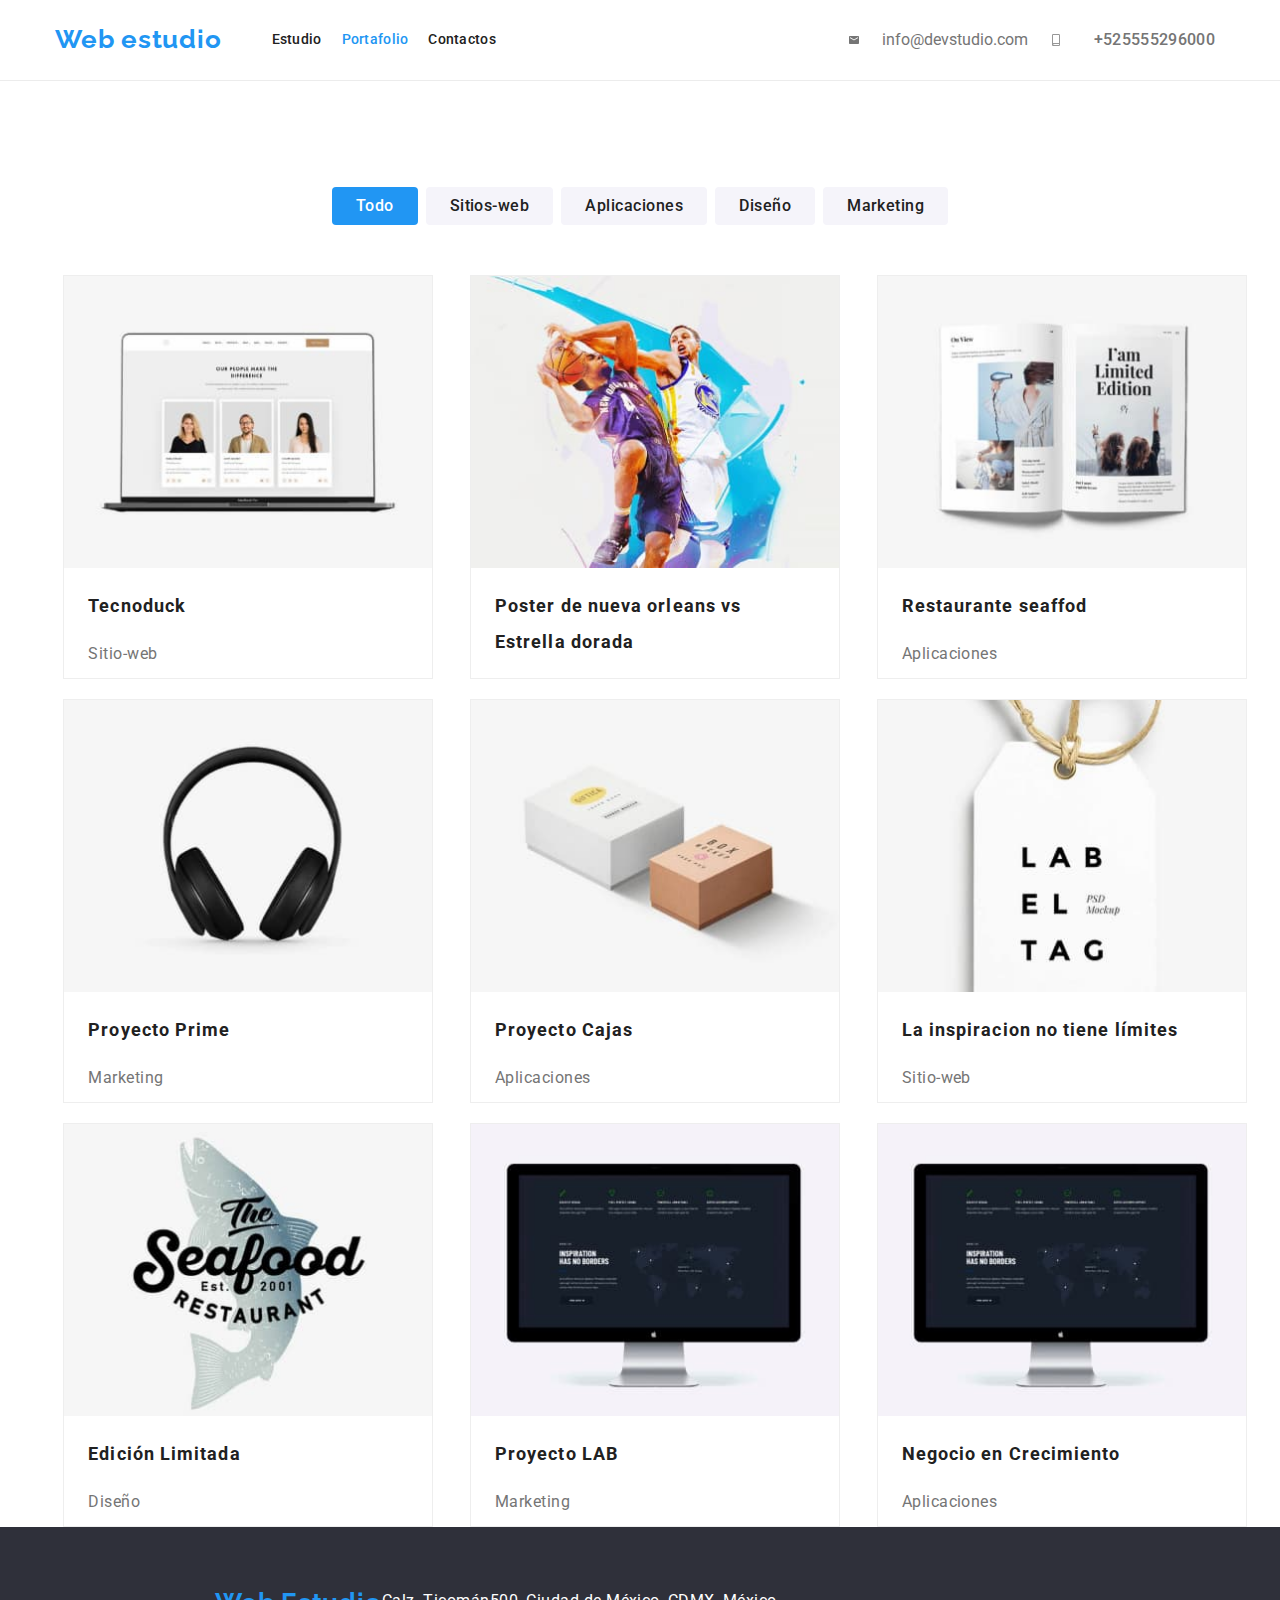
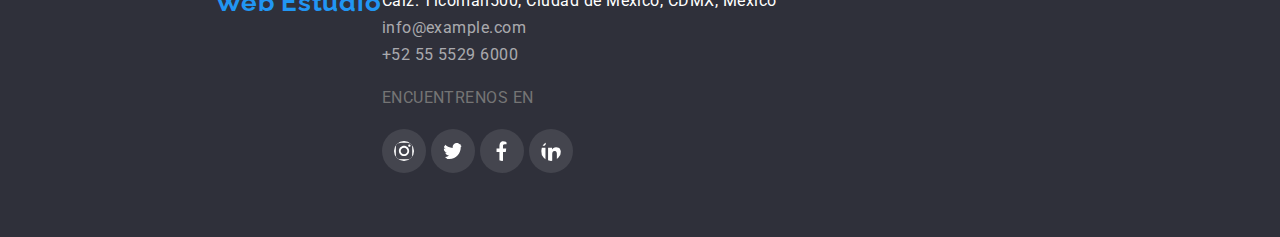
==== commit d361831b: "v1.5" ====
--- a/portafolio.html
+++ b/portafolio.html
@@ -243,6 +243,7 @@
             <p>Aplicaciones</p>
             </div>
           </div>
+        </li>
         </ul>
       </section>
       </div>
--- a/css/style.css
+++ b/css/style.css
@@ -70,7 +70,7 @@
   height: 80px;
 }
 /* pagina estudio */
-.button-solutions {
+.data-modal-open {
   background: var(--brand-color);
   box-shadow: 0px 4px 4px rgba(0, 0, 0, 0.15);
   border-radius: 4px;
@@ -86,13 +86,78 @@
   color: #ffffff;
   padding: 10px 32px;
 }
-.button-solutions:hover {
+.data-modal-open:hover {
   background-color: var(--brand-color);
 }
-.button-solutions focus {
+.data-modal-open:focus {
   background-color: var(--brand-color);
 }
-nav ul li a {
+/*ventana modal*/
+.backdrop.is-hidden {
+  visibility: hidden;
+  opacity: 0;
+  pointer-events: none;
+  position: fixed;
+  top: 0;
+  left: 0;
+  width: 100%;
+  height: 100%;
+  background-color: rgba(0, 0, 0, 0.2);
+  display: flex;
+  justify-content: center;
+  align-items: center;
+  z-index: 999;
+}
+
+.modal {
+  width: 528px;
+  height: 581px;
+  position: absolute;
+  background-color: #ffffff;
+  border-radius: 4px;
+  display: flex;
+  justify-content: center;
+  align-items: center;
+}
+
+.modal.form {
+  position: relative;
+}
+
+.data-modal-close {
+  position: absolute;
+  top: 10px;
+  right: 10px;
+  width: 30px;
+  height: 30px;
+  font-size: 11px;
+  font-weight: bold;
+  color: #000000;
+  border: 1px solid rgba(0, 0, 0, 0.1);
+  border-radius: 50%;
+  background-color: #ffffff;
+  cursor: pointer;
+  display: flex;
+  justify-content: center;
+  align-items: center;
+}
+
+.box-solutions {
+  position: relative;
+}
+
+.box-solutions [data-modal] {
+  position: absolute;
+  top: calc(50% - 290.5px);
+  left: calc(50% - 264px);
+}
+
+.box-solutions .data-modal-open.is-active .backdrop {
+  visibility: visible;
+  opacity: 1;
+  pointer-events: auto;
+}
+. nav ul li a {
   border-bottom: 3px solid transparent;
   padding: 32px 0;
 }
@@ -558,11 +623,13 @@
 
 .list-found-at {
   display: inline-block;
+  flex-direction: column;
   justify-content: center;
   align-items: center;
   color: #ffffff;
   fill: solid #ffffff;
 }
+
 .icon-found-at {
   display: flex;
   align-items: center;
